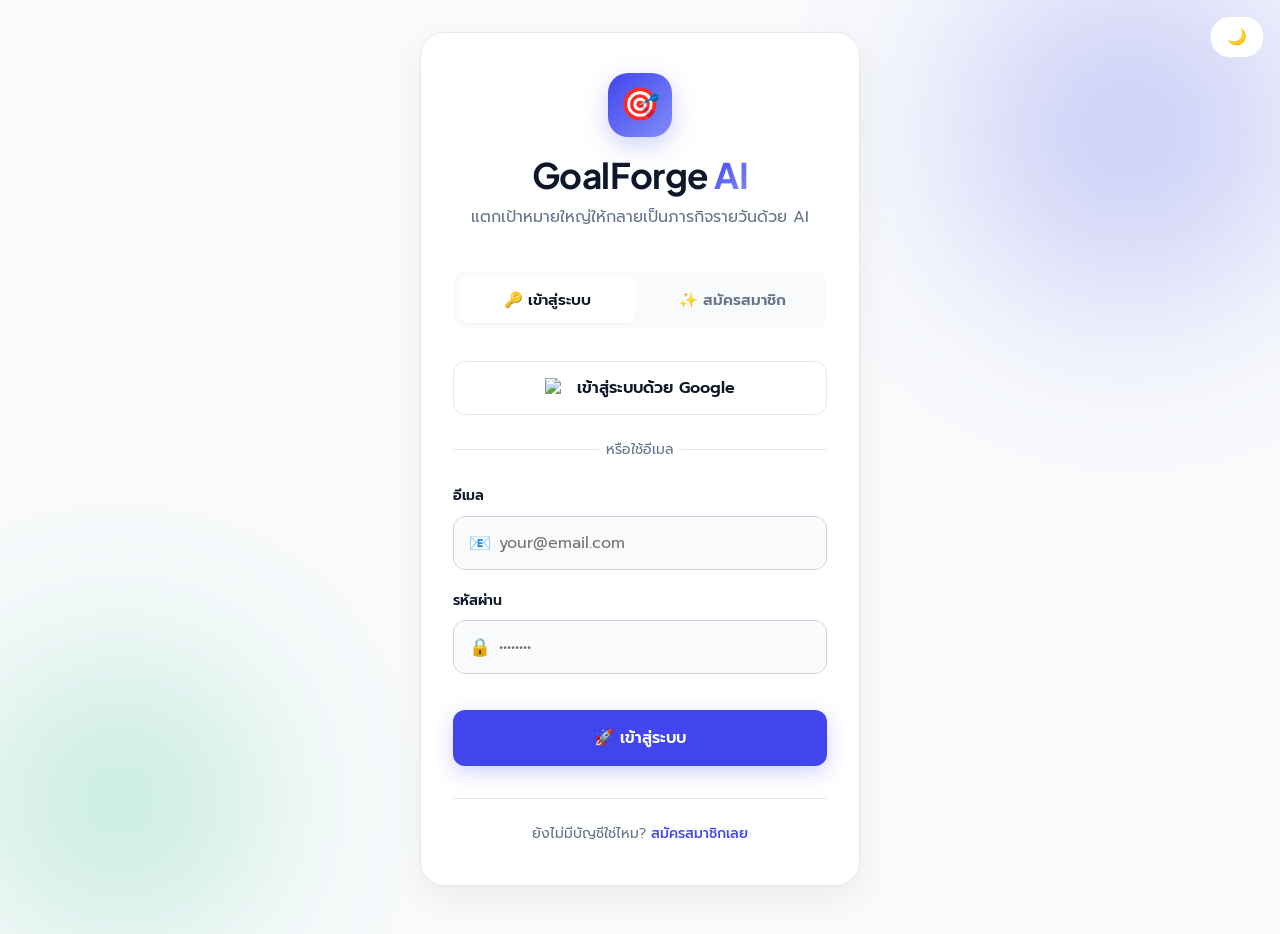
==== เว็บจัดการกับเป้าหมาย/login.html @ 134b479f "Add files via upload" ====
<!DOCTYPE html>
<html lang="th" data-theme="light">
<head>
  <meta charset="UTF-8">
  <meta name="viewport" content="width=device-width, initial-scale=1.0">
  <title>เข้าสู่ระบบ — GoalForge AI</title>
  <meta name="description" content="เข้าสู่ระบบ GoalForge AI แพลตฟอร์มตั้งเป้าหมายและแตกภารกิจรายวันด้วย AI">
  
  <link rel="stylesheet" href="css/main.css?v=5">
  <link rel="stylesheet" href="css/components.css?v=5">
  <link rel="stylesheet" href="css/roadmap.css?v=5">
  
  <style>
    /* Auth Page Layout */
    body {
      min-height: 100vh;
      background: var(--bg-body);
      padding: 2rem 1.5rem 3rem;
      position: relative;
      overflow-y: auto;
      overflow-x: hidden;
      display: flex;
      flex-direction: column;
      align-items: center;
      justify-content: center;
    }

    /* Ambient background blobs */
    body::before, body::after {
      content: '';
      position: fixed;
      border-radius: 50%;
      pointer-events: none;
      z-index: 0;
      filter: blur(80px);
      opacity: 0.35;
    }
    body::before {
      width: 500px;
      height: 500px;
      background: radial-gradient(circle, hsl(238, 82%, 59%), transparent 70%);
      top: -120px;
      right: -100px;
    }
    body::after {
      width: 400px;
      height: 400px;
      background: radial-gradient(circle, hsl(158, 75%, 42%), transparent 70%);
      bottom: -100px;
      left: -80px;
    }

    /* Brand Logo */
    .auth-brand {
      display: flex;
      flex-direction: column;
      align-items: center;
      text-align: center;
      margin-bottom: 2.5rem;
    }
    .auth-logo-icon {
      width: 64px;
      height: 64px;
      border-radius: 20px;
      background: linear-gradient(135deg, var(--primary), #818cf8);
      display: flex;
      align-items: center;
      justify-content: center;
      font-size: 2rem;
      box-shadow: 0 8px 24px var(--primary-glow);
      margin-bottom: 1rem;
    }

    /* Container */
    .auth-container {
      width: 100%;
      max-width: 440px;
      z-index: 1;
      position: relative;
      animation: slideUpFade 0.6s cubic-bezier(0.16, 1, 0.3, 1) forwards;
    }

    @keyframes slideUpFade {
      0% { opacity: 0; transform: translateY(30px); }
      100% { opacity: 1; transform: translateY(0); }
    }

    /* Auth Box */
    .auth-box {
      background: var(--bg-surface);
      border: 1px solid var(--border-subtle);
      border-radius: 24px;
      padding: 2.5rem 2rem;
      box-shadow: 0 12px 36px rgba(0,0,0,0.06);
    }

    /* Tabs */
    .auth-tabs {
      display: flex;
      gap: 0.5rem;
      background: var(--bg-body);
      padding: 0.35rem;
      border-radius: 14px;
      margin-bottom: 2rem;
    }
    .auth-tab-btn {
      flex: 1;
      padding: 0.75rem 1rem;
      border-radius: 10px;
      border: none;
      background: transparent;
      color: var(--text-muted);
      font-weight: 600;
      font-size: 0.95rem;
      cursor: pointer;
      transition: all 0.3s ease;
    }
    .auth-tab-btn.active {
      background: var(--bg-surface);
      color: var(--text-main);
      box-shadow: 0 1px 2px rgba(15, 23, 42, 0.04);
    }

    /* Alerts */
    .auth-alert {
      padding: 0.75rem 1rem;
      border-radius: 10px;
      font-size: 0.875rem;
      font-weight: 500;
      margin-bottom: 1.5rem;
      display: none;
      align-items: center;
      gap: 0.5rem;
    }
    .auth-alert.error {
      background: var(--danger-light);
      color: var(--danger);
      border: 1px solid rgba(239, 68, 68, 0.2);
    }
    .auth-alert.success {
      background: var(--accent-light);
      color: var(--accent);
      border: 1px solid rgba(16, 185, 129, 0.2);
    }

    /* Social Login */
    .auth-google-btn {
      width: 100%;
      padding: 0.875rem 1.5rem;
      background: var(--bg-surface);
      border: 1px solid var(--border-subtle);
      border-radius: 12px;
      color: var(--text-main);
      font-weight: 600;
      font-size: 1rem;
      display: flex;
      align-items: center;
      justify-content: center;
      gap: 0.75rem;
      cursor: pointer;
      transition: all 0.2s ease;
      margin-bottom: 1.5rem;
    }
    .auth-google-btn:hover {
      background: var(--bg-subtle);
    }
    .auth-google-btn img {
      width: 20px;
      height: 20px;
    }

    /* Divider */
    .auth-divider {
      display: flex;
      align-items: center;
      text-align: center;
      color: var(--text-muted);
      font-size: 0.875rem;
      margin-bottom: 1.5rem;
    }
    .auth-divider::before, .auth-divider::after {
      content: '';
      flex: 1;
      border-bottom: 1px solid var(--border-subtle);
    }
    .auth-divider:not(:empty)::before { margin-right: .5em; }
    .auth-divider:not(:empty)::after { margin-left: .5em; }

    /* Form Fields */
    .auth-field {
      margin-bottom: 1.25rem;
    }
    .auth-label {
      display: block;
      font-size: 0.875rem;
      font-weight: 600;
      color: var(--text-main);
      margin-bottom: 0.5rem;
    }
    .auth-input-wrap {
      position: relative;
    }
    .auth-input-icon {
      position: absolute;
      left: 1rem;
      top: 50%;
      transform: translateY(-50%);
      color: var(--text-muted);
      font-size: 1.1rem;
    }
    .auth-input {
      width: 100%;
      padding: 0.875rem 1rem 0.875rem 2.8rem;
      background: var(--bg-input);
      border: 1.5px solid var(--border-medium);
      border-radius: 12px;
      color: var(--text-main);
      font-size: 1rem;
      transition: all 0.2s ease;
    }
    .auth-input:focus {
      outline: none;
      border-color: var(--primary);
      box-shadow: 0 0 0 3px var(--primary-glow);
    }

    /* Submit Button */
    .auth-submit-btn {
      width: 100%;
      padding: 1rem;
      background: var(--primary);
      color: white;
      border: none;
      border-radius: 12px;
      font-size: 1rem;
      font-weight: 600;
      cursor: pointer;
      transition: all 0.3s ease;
      margin-top: 1rem;
      box-shadow: 0 6px 20px var(--primary-glow);
    }
    .auth-submit-btn:hover {
      transform: translateY(-2px);
      box-shadow: 0 8px 24px var(--primary-glow);
    }
    
    .auth-panel { display: none; }
    .auth-panel.active { display: block; }
  </style>
</head>
<body>

  <!-- Theme Toggle -->
  <button id="auth-theme-btn" style="position: absolute; top: 1rem; right: 1rem; background: var(--bg-surface); border: 1px solid var(--border-subtle); padding: 0.5rem 1rem; border-radius: 20px; color: var(--text-main); font-weight: 600; cursor: pointer;">🌙</button>

  <div class="auth-container">

    <div class="auth-box">
      <div class="auth-brand">
        <div class="auth-logo-icon">🎯</div>
        <h1 style="font-size: 2.2rem; margin-bottom: 0.5rem; color: var(--text-main);">GoalForge <span style="background: linear-gradient(135deg, var(--primary), #818cf8); -webkit-background-clip: text; -webkit-text-fill-color: transparent;">AI</span></h1>
        <p style="color: var(--text-muted); font-size: 1rem;">แตกเป้าหมายใหญ่ให้กลายเป็นภารกิจรายวันด้วย AI</p>
      </div>

      <div class="auth-tabs">
        <button class="auth-tab-btn active" data-panel="login">🔑 เข้าสู่ระบบ</button>
        <button class="auth-tab-btn" data-panel="register">✨ สมัครสมาชิก</button>
      </div>

      <!-- LOGIN PANEL -->
      <div class="auth-panel active" id="panel-login">
        <div class="auth-alert error" id="login-error">⚠️ <span id="login-error-text"></span></div>
  
        <button type="button" class="auth-google-btn btn-google-login">
          <img src="https://www.gstatic.com/firebasejs/ui/2.0.0/images/auth/google.svg" alt="Google Logo">
          เข้าสู่ระบบด้วย Google
        </button>
  
        <div class="auth-divider">หรือใช้อีเมล</div>
  
        <form id="login-form" novalidate>
          <div class="auth-field">
            <label class="auth-label" for="login-email">อีเมล</label>
            <div class="auth-input-wrap">
              <span class="auth-input-icon">📧</span>
              <input type="email" id="login-email" class="auth-input" placeholder="your@email.com" required autocomplete="email">
            </div>
          </div>
  
          <div class="auth-field">
            <label class="auth-label" for="login-password">รหัสผ่าน</label>
            <div class="auth-input-wrap">
              <span class="auth-input-icon">🔒</span>
              <input type="password" id="login-password" class="auth-input" placeholder="••••••••" required autocomplete="current-password">
            </div>
          </div>
  
          <button type="submit" class="auth-submit-btn" id="login-submit-btn">
            🚀 เข้าสู่ระบบ
          </button>
        </form>
  
        <div class="auth-divider" style="margin-top: 2rem;"></div>
        <p style="text-align: center; font-size: 0.875rem; color: var(--text-muted);">
          ยังไม่มีบัญชีใช่ไหม? <a href="#" id="goto-register" style="color: var(--primary); font-weight: 500; text-decoration: none;">สมัครสมาชิกเลย</a>
        </p>
      </div>
  
      <!-- REGISTER PANEL -->
      <div class="auth-panel" id="panel-register">
        <div class="auth-alert error" id="register-error">⚠️ <span id="register-error-text"></span></div>
        <div class="auth-alert success" id="register-success">✅ <span id="register-success-text"></span></div>
  
        <button type="button" class="auth-google-btn btn-google-login">
          <img src="https://www.gstatic.com/firebasejs/ui/2.0.0/images/auth/google.svg" alt="Google Logo">
          สมัครสมาชิกด้วย Google
        </button>
  
        <div class="auth-divider">หรือใช้อีเมล</div>
  
        <form id="register-form" novalidate>
          <div class="auth-field">
            <label class="auth-label" for="reg-name">ชื่อของคุณ</label>
            <div class="auth-input-wrap">
              <span class="auth-input-icon">👤</span>
              <input type="text" id="reg-name" class="auth-input" placeholder="เช่น สมชาย ใจดี" required autocomplete="name">
            </div>
          </div>
  
          <div class="auth-field">
            <label class="auth-label" for="reg-email">อีเมล</label>
            <div class="auth-input-wrap">
              <span class="auth-input-icon">📧</span>
              <input type="email" id="reg-email" class="auth-input" placeholder="your@email.com" required autocomplete="email">
            </div>
          </div>
  
          <div class="auth-field">
            <label class="auth-label" for="reg-password">รหัสผ่าน <span style="color: var(--text-muted); font-weight: 400;">(อย่างน้อย 6 ตัวอักษร)</span></label>
            <div class="auth-input-wrap">
              <span class="auth-input-icon">🔒</span>
              <input type="password" id="reg-password" class="auth-input" placeholder="••••••••" required autocomplete="new-password" minlength="6">
            </div>
          </div>
  
          <div class="auth-field">
            <label class="auth-label" for="reg-confirm">ยืนยันรหัสผ่าน</label>
            <div class="auth-input-wrap">
              <span class="auth-input-icon">🔒</span>
              <input type="password" id="reg-confirm" class="auth-input" placeholder="••••••••" required autocomplete="new-password">
            </div>
          </div>
  
          <button type="submit" class="auth-submit-btn" id="register-submit-btn">
            ✨ สร้างบัญชีใหม่
          </button>
        </form>
  
        <div class="auth-divider" style="margin-top: 2rem;"></div>
        <p style="text-align: center; font-size: 0.875rem; color: var(--text-muted);">
          มีบัญชีอยู่แล้ว? <a href="#" id="goto-login" style="color: var(--primary); font-weight: 500; text-decoration: none;">เข้าสู่ระบบ</a>
        </p>
      </div>

    </div>
  </div>

  <script src="https://www.gstatic.com/firebasejs/10.13.0/firebase-app-compat.js"></script>
  <script src="https://www.gstatic.com/firebasejs/10.13.0/firebase-firestore-compat.js"></script>
  <script src="https://www.gstatic.com/firebasejs/10.13.0/firebase-auth-compat.js"></script>
  <script src="js/firebase-init.js"></script>
  <script src="js/auth.js"></script>

  <script>
    if (AuthService.isLoggedIn()) {
      window.location.href = 'index.html';
    }

    const savedTheme = localStorage.getItem('goalforge_auth_theme') || 'light';
    document.documentElement.setAttribute('data-theme', savedTheme);
    const themeBtn = document.getElementById('auth-theme-btn');
    themeBtn.textContent = savedTheme === 'dark' ? '☀️' : '🌙';

    themeBtn.addEventListener('click', () => {
      const cur = document.documentElement.getAttribute('data-theme');
      const next = cur === 'dark' ? 'light' : 'dark';
      document.documentElement.setAttribute('data-theme', next);
      localStorage.setItem('goalforge_auth_theme', next);
      themeBtn.textContent = next === 'dark' ? '☀️' : '🌙';
    });

    function switchPanel(panelName) {
      document.querySelectorAll('.auth-tab-btn').forEach(btn => {
        btn.classList.toggle('active', btn.getAttribute('data-panel') === panelName);
      });
      document.querySelectorAll('.auth-panel').forEach(panel => {
        panel.classList.toggle('active', panel.id === `panel-${panelName}`);
      });
    }

    document.querySelectorAll('.auth-tab-btn').forEach(btn => {
      btn.addEventListener('click', () => switchPanel(btn.getAttribute('data-panel')));
    });

    document.getElementById('goto-register').addEventListener('click', (e) => {
      e.preventDefault();
      switchPanel('register');
    });

    document.getElementById('goto-login').addEventListener('click', (e) => {
      e.preventDefault();
      switchPanel('login');
    });

    function showAlert(elId, message) {
      const el = document.getElementById(elId);
      if (!el) return;
      el.style.display = 'flex';
      const span = el.querySelector('span');
      if (span) span.textContent = message;
    }

    function hideAlert(elId) {
      const el = document.getElementById(elId);
      if (el) el.style.display = 'none';
    }

    // Login
    document.getElementById('login-form').addEventListener('submit', (e) => {
      e.preventDefault();
      hideAlert('login-error');

      const email = document.getElementById('login-email').value;
      const password = document.getElementById('login-password').value;

      if (!email || !password) {
        showAlert('login-error', 'กรุณากรอกอีเมลและรหัสผ่าน');
        return;
      }

      const btn = document.getElementById('login-submit-btn');
      btn.disabled = true;
      btn.innerHTML = `กำลังเข้าสู่ระบบ...`;

      setTimeout(async () => {
        const result = await AuthService.login({ email, password });
        if (result.success) {
          btn.innerHTML = '✅ เข้าสู่ระบบสำเร็จ!';
          setTimeout(() => window.location.href = 'index.html', 600);
        } else {
          showAlert('login-error', result.error);
          btn.disabled = false;
          btn.innerHTML = '🚀 เข้าสู่ระบบ';
        }
      }, 400);
    });

    // Register
    document.getElementById('register-form').addEventListener('submit', (e) => {
      e.preventDefault();
      hideAlert('register-error');
      hideAlert('register-success');

      const name = document.getElementById('reg-name').value.trim();
      const email = document.getElementById('reg-email').value.trim();
      const password = document.getElementById('reg-password').value;
      const confirm = document.getElementById('reg-confirm').value;

      if (!name || !email || !password || !confirm) {
        showAlert('register-error', 'กรุณากรอกข้อมูลให้ครบทุกช่อง');
        return;
      }
      if (password !== confirm) {
        showAlert('register-error', 'รหัสผ่านไม่ตรงกัน');
        return;
      }

      const btn = document.getElementById('register-submit-btn');
      btn.disabled = true;
      btn.innerHTML = `กำลังสร้างบัญชี...`;

      setTimeout(async () => {
        const result = await AuthService.register({ name, email, password });
        if (result.success) {
          btn.innerHTML = '✅ สมัครสมาชิกสำเร็จ!';
          setTimeout(() => window.location.href = 'index.html', 700);
        } else {
          showAlert('register-error', result.error);
          btn.disabled = false;
          btn.innerHTML = '✨ สร้างบัญชีใหม่';
        }
      }, 400);
    });

    // Google Login
    document.querySelectorAll('.btn-google-login').forEach(btn => {
      btn.addEventListener('click', () => {
        btn.disabled = true;
        btn.innerHTML = `กำลังเชื่อมต่อกับ Google...`;
        
        const provider = new firebase.auth.GoogleAuthProvider();
        firebase.auth().signInWithRedirect(provider);
      });
    });

    window.addEventListener('DOMContentLoaded', () => {
      firebase.auth().getRedirectResult()
        .then(async (result) => {
          if (result && result.user) {
            const firebaseUser = result.user;
            const email = firebaseUser.email;
            
            try {
              const userRef = window.db.collection('users').where('email', '==', email.toLowerCase());
              const snapshot = await userRef.get();
              let appUser = null;
              
              if (snapshot.empty) {
                appUser = {
                  id: 'google_' + Date.now(),
                  name: firebaseUser.displayName || email.split('@')[0],
                  email: email.toLowerCase(),
                  avatar: firebaseUser.photoURL || null,
                  createdAt: new Date().toISOString()
                };
                await window.db.collection('users').doc(appUser.id).set(appUser);
              } else {
                appUser = snapshot.docs[0].data();
                if (!appUser.avatar && firebaseUser.photoURL) {
                  appUser.avatar = firebaseUser.photoURL;
                  await window.db.collection('users').doc(appUser.id).update({ avatar: appUser.avatar });
                }
              }
            } catch (err) {
              console.warn('Firestore disabled or permission denied. Falling back to local session.', err);
              appUser = {
                id: 'google_' + Date.now(),
                name: firebaseUser.displayName || email.split('@')[0],
                email: email.toLowerCase(),
                avatar: firebaseUser.photoURL || null,
                createdAt: new Date().toISOString()
              };
            }
            AuthService.createSession(appUser);
            window.location.href = 'index.html';
          }
        })
        .catch((error) => {
          console.error(error);
          showAlert('login-error', 'เกิดข้อผิดพลาดในการเข้าสู่ระบบด้วย Google');
        });
    });
  </script>
</body>
</html>
---- เว็บจัดการกับเป้าหมาย/css/main.css ----
/* ==========================================================================
   GoalForge AI - Design System & Base CSS
   ========================================================================== */

@import url('https://fonts.googleapis.com/css2?family=Plus+Jakarta+Sans:wght@400;500;600;700;800&family=Prompt:wght@300;400;500;600;700&display=swap');

:root {
  /* Color Palette - Modern Indigo & Emerald Theme */
  --primary-h: 238;
  --primary-s: 82%;
  --primary-l: 59%;
  --primary: hsl(var(--primary-h), var(--primary-s), var(--primary-l));
  --primary-hover: hsl(var(--primary-h), var(--primary-s), 52%);
  --primary-light: hsl(var(--primary-h), var(--primary-s), 96%);
  --primary-glow: hsla(var(--primary-h), var(--primary-s), var(--primary-l), 0.25);

  --accent-h: 158;
  --accent-s: 75%;
  --accent-l: 42%;
  --accent: hsl(var(--accent-h), var(--accent-s), var(--accent-l));
  --accent-hover: hsl(var(--accent-h), var(--accent-s), 36%);
  --accent-light: hsl(var(--accent-h), var(--accent-s), 95%);
  --accent-glow: hsla(var(--accent-h), var(--accent-s), var(--accent-l), 0.25);

  --warning-h: 38;
  --warning: hsl(var(--warning-h), 92%, 50%);
  --warning-light: hsl(var(--warning-h), 92%, 94%);

  --danger-h: 350;
  --danger: hsl(var(--danger-h), 85%, 58%);
  --danger-light: hsl(var(--danger-h), 85%, 95%);

  /* Neutral Shades (Light Mode Default) */
  --bg-body: #f8fafc;
  --bg-surface: #ffffff;
  --bg-surface-elevated: #ffffff;
  --bg-subtle: #f1f5f9;
  --bg-input: #f8fafc;

  --text-main: #0f172a;
  --text-muted: #64748b;
  --text-subtle: #94a3b8;
  --text-inverse: #ffffff;

  --border-subtle: #e2e8f0;
  --border-medium: #cbd5e1;
  --border-focus: var(--primary);

  /* Shadows */
  --shadow-xs: 0 1px 2px rgba(15, 23, 42, 0.04);
  --shadow-sm: 0 2px 4px rgba(15, 23, 42, 0.06), 0 1px 2px rgba(15, 23, 42, 0.04);
  --shadow-md: 0 6px 12px -2px rgba(15, 23, 42, 0.08), 0 3px 6px -2px rgba(15, 23, 42, 0.04);
  --shadow-lg: 0 12px 24px -4px rgba(15, 23, 42, 0.1), 0 6px 12px -4px rgba(15, 23, 42, 0.05);
  --shadow-xl: 0 20px 32px -8px rgba(15, 23, 42, 0.15), 0 10px 16px -6px rgba(15, 23, 42, 0.08);

  /* Typography */
  --font-body: 'Prompt', 'Plus Jakarta Sans', -apple-system, BlinkMacSystemFont, 'Segoe UI', Roboto, sans-serif;
  --font-heading: 'Plus Jakarta Sans', 'Prompt', -apple-system, BlinkMacSystemFont, sans-serif;

  /* Transitions & Radii */
  --radius-sm: 8px;
  --radius-md: 14px;
  --radius-lg: 20px;
  --radius-xl: 28px;
  --radius-full: 9999px;

  --transition-fast: 0.15s cubic-bezier(0.4, 0, 0.2, 1);
  --transition-normal: 0.25s cubic-bezier(0.4, 0, 0.2, 1);
  --transition-smooth: 0.35s cubic-bezier(0.16, 1, 0.3, 1);

  /* Layout */
  --max-width: 1200px;
  --header-height: 72px;
}

/* Dark Mode Theme */
[data-theme="dark"] {
  --bg-body: #0b0f19;
  --bg-surface: #131b2e;
  --bg-surface-elevated: #1a243d;
  --bg-subtle: #1e2942;
  --bg-input: #101726;

  --text-main: #f8fafc;
  --text-muted: #94a3b8;
  --text-subtle: #64748b;

  --border-subtle: #1e293b;
  --border-medium: #334155;

  --primary-light: rgba(99, 102, 241, 0.15);
  --accent-light: rgba(16, 185, 129, 0.15);
  --warning-light: rgba(245, 158, 11, 0.15);
  --danger-light: rgba(239, 68, 68, 0.15);

  --shadow-xs: 0 1px 2px rgba(0, 0, 0, 0.2);
  --shadow-sm: 0 2px 4px rgba(0, 0, 0, 0.3);
  --shadow-md: 0 6px 14px rgba(0, 0, 0, 0.4);
  --shadow-lg: 0 12px 24px rgba(0, 0, 0, 0.5);
  --shadow-xl: 0 20px 36px rgba(0, 0, 0, 0.6);
}

/* Base Reset */
*, *::before, *::after {
  box-sizing: border-box;
  margin: 0;
  padding: 0;
}

html {
  font-size: 16px;
  scroll-behavior: smooth;
  -webkit-tap-highlight-color: transparent;
}

body {
  font-family: var(--font-body);
  background-color: var(--bg-body);
  color: var(--text-main);
  line-height: 1.6;
  min-height: 100vh;
  display: flex;
  flex-direction: column;
  transition: background-color var(--transition-normal), color var(--transition-normal);
  overflow-x: hidden;
}

/* Typography Defaults */
h1, h2, h3, h4, h5, h6 {
  font-family: var(--font-heading);
  color: var(--text-main);
  line-height: 1.25;
  font-weight: 700;
  letter-spacing: -0.015em;
}

p {
  color: var(--text-muted);
}

a {
  color: var(--primary);
  text-decoration: none;
  transition: color var(--transition-fast);
}

a:hover {
  color: var(--primary-hover);
}

button, input, select, textarea {
  font-family: inherit;
  font-size: inherit;
}

/* Utility Containers */
.container {
  width: 100%;
  max-width: var(--max-width);
  margin: 0 auto;
  padding: 0 1.5rem;
}

.main-content {
  flex: 1;
  padding: 2rem 0 4rem;
}

.flex { display: flex; }
.flex-col { flex-direction: column; }
.items-center { align-items: center; }
.justify-between { justify-content: space-between; }
.justify-center { justify-content: center; }
.gap-1 { gap: 0.25rem; }
.gap-2 { gap: 0.5rem; }
.gap-3 { gap: 0.75rem; }
.gap-4 { gap: 1rem; }
.gap-6 { gap: 1.5rem; }
.w-full { width: 100%; }

.hidden { display: none !important; }

/* Custom Scrollbar */
::-webkit-scrollbar {
  width: 8px;
  height: 8px;
}
::-webkit-scrollbar-track {
  background: var(--bg-body);
}
::-webkit-scrollbar-thumb {
  background: var(--border-medium);
  border-radius: 4px;
}
::-webkit-scrollbar-thumb:hover {
  background: var(--text-subtle);
}

.markdown-alert, .markdown-alert-warning, .markdown-alert-success, .markdown-alert-caution, .markdown-alert-note { display: none !important; }
html, body { overflow-x: hidden; max-width: 100vw; }
---- เว็บจัดการกับเป้าหมาย/css/components.css ----
/* ==========================================================================
   GoalForge AI - Components CSS
   ========================================================================== */

/* Header & Navbar */
.app-header {
  position: sticky;
  top: 0;
  z-index: 100;
  height: var(--header-height);
  background: var(--bg-surface);
  border-bottom: 1px solid var(--border-subtle);
  backdrop-filter: blur(12px);
  -webkit-backdrop-filter: blur(12px);
  transition: all var(--transition-normal);
}

.navbar {
  height: 100%;
  display: flex;
  align-items: center;
  justify-content: space-between;
  gap: 1.5rem;
}

.brand-logo {
  display: flex;
  align-items: center;
  gap: 0.75rem;
  font-family: var(--font-heading);
  font-size: 1.25rem;
  font-weight: 800;
  color: var(--text-main);
  text-decoration: none;
  cursor: pointer;
}

.logo-icon {
  width: 40px;
  height: 40px;
  border-radius: var(--radius-md);
  background: linear-gradient(135deg, var(--primary), #818cf8);
  display: flex;
  align-items: center;
  justify-content: center;
  color: white;
  font-size: 1.25rem;
  box-shadow: 0 4px 12px var(--primary-glow);
}

.nav-actions {
  display: flex;
  align-items: center;
  gap: 0.75rem;
}

/* Streak & XP Badges */
.streak-badge, .xp-badge {
  display: inline-flex;
  align-items: center;
  gap: 0.4rem;
  padding: 0.4rem 0.85rem;
  border-radius: var(--radius-full);
  font-size: 0.875rem;
  font-weight: 600;
  transition: transform var(--transition-fast);
}

.streak-badge {
  background: var(--warning-light);
  color: #b45309;
  border: 1px solid rgba(245, 158, 11, 0.25);
}

.streak-badge .flame-icon {
  font-size: 1.1rem;
  animation: pulse-flame 2s infinite ease-in-out;
}

@keyframes pulse-flame {
  0%, 100% { transform: scale(1); }
  50% { transform: scale(1.18); }
}

.xp-badge {
  background: var(--primary-light);
  color: var(--primary);
  border: 1px solid rgba(99, 102, 241, 0.25);
}

/* Buttons */
.btn {
  display: inline-flex;
  align-items: center;
  justify-content: center;
  gap: 0.5rem;
  padding: 0.65rem 1.25rem;
  font-size: 0.9375rem;
  font-weight: 600;
  border-radius: var(--radius-md);
  border: 1px solid transparent;
  cursor: pointer;
  transition: all var(--transition-fast);
  white-space: nowrap;
  user-select: none;
}

.btn:active {
  transform: scale(0.97);
}

.btn-primary {
  background: var(--primary);
  color: #ffffff;
  box-shadow: 0 4px 14px var(--primary-glow);
}

.btn-primary:hover {
  background: var(--primary-hover);
  box-shadow: 0 6px 20px var(--primary-glow);
  transform: translateY(-1px);
}

.btn-accent {
  background: var(--accent);
  color: #ffffff;
  box-shadow: 0 4px 14px var(--accent-glow);
}

.btn-accent:hover {
  background: var(--accent-hover);
  transform: translateY(-1px);
}

.btn-secondary {
  background: var(--bg-subtle);
  color: var(--text-main);
  border-color: var(--border-subtle);
}

.btn-secondary:hover {
  background: var(--border-subtle);
  color: var(--text-main);
}

.btn-ghost {
  background: transparent;
  color: var(--text-muted);
}

.btn-ghost:hover {
  background: var(--bg-subtle);
  color: var(--text-main);
}

.btn-icon {
  width: 40px;
  height: 40px;
  padding: 0;
  border-radius: var(--radius-md);
  display: flex;
  align-items: center;
  justify-content: center;
  color: var(--text-muted);
  border: 1px solid var(--border-subtle);
  background: var(--bg-surface);
}

.btn-icon:hover {
  color: var(--text-main);
  border-color: var(--border-medium);
  background: var(--bg-subtle);
}

.btn-sm {
  padding: 0.35rem 0.75rem;
  font-size: 0.8125rem;
  border-radius: var(--radius-sm);
}

.btn-lg {
  padding: 0.85rem 1.75rem;
  font-size: 1.0625rem;
  border-radius: var(--radius-lg);
}

/* Navigation Tabs */
.view-tabs-container {
  display: flex;
  justify-content: space-between;
  align-items: center;
  margin-bottom: 2rem;
  flex-wrap: wrap;
  gap: 1rem;
}

.view-tabs {
  display: inline-flex;
  background: var(--bg-subtle);
  padding: 0.3rem;
  border-radius: var(--radius-lg);
  border: 1px solid var(--border-subtle);
  gap: 0.25rem;
}

.tab-btn {
  padding: 0.55rem 1.25rem;
  font-size: 0.9375rem;
  font-weight: 600;
  border-radius: var(--radius-md);
  border: none;
  background: transparent;
  color: var(--text-muted);
  cursor: pointer;
  transition: all var(--transition-fast);
  display: flex;
  align-items: center;
  gap: 0.5rem;
}

.tab-btn:hover {
  color: var(--text-main);
}

.tab-btn.active {
  background: var(--bg-surface);
  color: var(--primary);
  box-shadow: var(--shadow-sm);
}

/* Goal Selector Dropdown */
.goal-selector-wrapper {
  display: flex;
  align-items: center;
  gap: 0.5rem;
}

.goal-select {
  padding: 0.55rem 1rem;
  font-size: 0.9375rem;
  font-weight: 600;
  border-radius: var(--radius-md);
  border: 1px solid var(--border-subtle);
  background: var(--bg-surface);
  color: var(--text-main);
  outline: none;
  cursor: pointer;
  max-width: 260px;
  text-overflow: ellipsis;
}

.goal-select:focus {
  border-color: var(--primary);
}

/* Cards */
.card {
  background: var(--bg-surface);
  border: 1px solid var(--border-subtle);
  border-radius: var(--radius-xl);
  padding: 1.75rem;
  box-shadow: var(--shadow-sm);
  transition: transform var(--transition-fast), box-shadow var(--transition-fast), border-color var(--transition-fast);
}

.card-hover:hover {
  box-shadow: var(--shadow-md);
  border-color: var(--border-medium);
}

/* Hero / Goal Overview Banner */
.goal-hero-card {
  background: linear-gradient(135deg, var(--bg-surface) 0%, var(--bg-subtle) 100%);
  border: 1px solid var(--border-subtle);
  border-radius: var(--radius-xl);
  padding: 2rem;
  margin-bottom: 2rem;
  position: relative;
  overflow: hidden;
  box-shadow: var(--shadow-sm);
}

.goal-hero-card::after {
  content: '';
  position: absolute;
  top: -50px;
  right: -50px;
  width: 200px;
  height: 200px;
  background: radial-gradient(circle, var(--primary-glow) 0%, transparent 70%);
  border-radius: 50%;
  pointer-events: none;
}

.hero-meta-grid {
  display: grid;
  grid-template-columns: repeat(auto-fit, minmax(130px, 1fr));
  gap: 1rem;
  margin-top: 1.5rem;
}

.hero-meta-item {
  background: var(--bg-surface);
  padding: 0.85rem 1rem;
  border-radius: var(--radius-md);
  border: 1px solid var(--border-subtle);
}

.hero-meta-item .label {
  font-size: 0.75rem;
  text-transform: uppercase;
  letter-spacing: 0.05em;
  color: var(--text-subtle);
  font-weight: 600;
  margin-bottom: 0.25rem;
}

.hero-meta-item .value {
  font-size: 1.125rem;
  font-weight: 700;
  color: var(--text-main);
}

/* Progress Bar & Gauges */
.progress-container {
  width: 100%;
  height: 10px;
  background: var(--bg-subtle);
  border-radius: var(--radius-full);
  overflow: hidden;
  position: relative;
}

.progress-bar-fill {
  height: 100%;
  background: linear-gradient(90deg, var(--primary), var(--accent));
  border-radius: var(--radius-full);
  transition: width 0.6s cubic-bezier(0.16, 1, 0.3, 1);
}

/* Forms & Inputs */
.form-group {
  margin-bottom: 1.25rem;
}

.form-label {
  display: block;
  font-size: 0.875rem;
  font-weight: 600;
  color: var(--text-main);
  margin-bottom: 0.5rem;
}

.form-input, .form-textarea, .form-select {
  width: 100%;
  padding: 0.75rem 1rem;
  border-radius: var(--radius-md);
  border: 1px solid var(--border-medium);
  background: var(--bg-input);
  color: var(--text-main);
  font-size: 0.9375rem;
  outline: none;
  transition: border-color var(--transition-fast), box-shadow var(--transition-fast);
}

.form-input:focus, .form-textarea:focus, .form-select:focus {
  border-color: var(--primary);
  box-shadow: 0 0 0 3px var(--primary-glow);
}

.form-help {
  font-size: 0.8125rem;
  color: var(--text-muted);
  margin-top: 0.35rem;
}

/* Segmented Options & Tags */
.option-chips {
  display: flex;
  flex-wrap: wrap;
  gap: 0.5rem;
}

.chip-radio {
  display: none;
}

.chip-label {
  padding: 0.5rem 1rem;
  background: var(--bg-surface);
  border: 1px solid var(--border-medium);
  border-radius: var(--radius-md);
  font-size: 0.875rem;
  font-weight: 500;
  cursor: pointer;
  transition: all var(--transition-fast);
  display: inline-flex;
  align-items: center;
  gap: 0.35rem;
}

.chip-label:hover {
  border-color: var(--primary);
  background: var(--primary-light);
}

.chip-radio:checked + .chip-label {
  border-color: var(--primary);
  background: var(--primary);
  color: white;
  font-weight: 600;
  box-shadow: 0 2px 8px var(--primary-glow);
}

/* Modals */
.modal-overlay {
  position: fixed;
  inset: 0;
  background: rgba(15, 23, 42, 0.65);
  backdrop-filter: blur(8px);
  -webkit-backdrop-filter: blur(8px);
  display: flex;
  align-items: center;
  justify-content: center;
  padding: 1.5rem;
  z-index: 1000;
  opacity: 0;
  visibility: hidden;
  transition: opacity var(--transition-normal), visibility var(--transition-normal);
}

.modal-overlay.active {
  opacity: 1;
  visibility: visible;
}

.modal-content {
  background: var(--bg-surface);
  border: 1px solid var(--border-subtle);
  border-radius: var(--radius-xl);
  width: 100%;
  max-width: 580px;
  max-height: 90vh;
  overflow-y: auto;
  padding: 2rem;
  box-shadow: var(--shadow-xl);
  transform: scale(0.95) translateY(10px);
  transition: transform var(--transition-smooth);
}

.modal-overlay.active .modal-content {
  transform: scale(1) translateY(0);
}

.modal-header {
  display: flex;
  align-items: center;
  justify-content: space-between;
  margin-bottom: 1.5rem;
}

.modal-title {
  font-size: 1.35rem;
  font-weight: 700;
}

/* Focus Timer Widget */
.timer-widget {
  background: var(--bg-surface);
  border: 1px solid var(--border-subtle);
  border-radius: var(--radius-xl);
  padding: 1.75rem;
  text-align: center;
  box-shadow: var(--shadow-sm);
}

.timer-circle-wrap {
  position: relative;
  width: 180px;
  height: 180px;
  margin: 1rem auto;
}

.timer-svg {
  transform: rotate(-90deg);
  width: 100%;
  height: 100%;
}

.timer-bg-circle {
  fill: none;
  stroke: var(--bg-subtle);
  stroke-width: 8;
}

.timer-bar-circle {
  fill: none;
  stroke: var(--primary);
  stroke-width: 8;
  stroke-linecap: round;
  transition: stroke-dashoffset 0.5s linear;
}

.timer-display {
  position: absolute;
  inset: 0;
  display: flex;
  flex-direction: column;
  align-items: center;
  justify-content: center;
}

.timer-digits {
  font-family: var(--font-heading);
  font-size: 2.25rem;
  font-weight: 800;
  letter-spacing: -0.02em;
  color: var(--text-main);
}

.timer-mode-label {
  font-size: 0.75rem;
  text-transform: uppercase;
  letter-spacing: 0.05em;
  color: var(--text-muted);
  font-weight: 600;
}

.timer-controls {
  display: flex;
  justify-content: center;
  gap: 0.75rem;
  margin-top: 1.25rem;
}

/* Empty State Box */
.empty-state {
  text-align: center;
  padding: 3.5rem 2rem;
  background: var(--bg-surface);
  border: 2px dashed var(--border-medium);
  border-radius: var(--radius-xl);
}

.empty-icon {
  width: 72px;
  height: 72px;
  margin: 0 auto 1.25rem;
  background: var(--primary-light);
  color: var(--primary);
  border-radius: 50%;
  display: flex;
  align-items: center;
  justify-content: center;
  font-size: 2rem;
}

/* AI Coach / Advice Banner */
.ai-coach-banner {
  background: linear-gradient(135deg, rgba(99, 102, 241, 0.08) 0%, rgba(16, 185, 129, 0.08) 100%);
  border: 1px solid rgba(99, 102, 241, 0.2);
  border-radius: var(--radius-lg);
  padding: 1.25rem 1.5rem;
  display: flex;
  align-items: flex-start;
  gap: 1rem;
  margin-bottom: 2rem;
}

.ai-coach-avatar {
  font-size: 1.75rem;
  flex-shrink: 0;
}

.ai-coach-text {
  font-size: 0.9375rem;
  color: var(--text-main);
  line-height: 1.55;
}

/* Loading & Shimmer */
.loading-spinner {
  width: 24px;
  height: 24px;
  border: 3px solid rgba(255, 255, 255, 0.3);
  border-radius: 50%;
  border-top-color: white;
  animation: spin 0.8s linear infinite;
  display: inline-block;
}

@keyframes spin {
  to { transform: rotate(360deg); }
}

.ai-generating-indicator {
  display: flex;
  flex-direction: column;
  align-items: center;
  justify-content: center;
  padding: 3rem 1.5rem;
  text-align: center;
}

.pulsing-brain {
  font-size: 3.5rem;
  animation: pulse-scale 1.5s infinite ease-in-out;
  margin-bottom: 1rem;
}

@keyframes pulse-scale {
  0%, 100% { transform: scale(1); opacity: 0.9; }
  50% { transform: scale(1.15); opacity: 1; }
}

/* User Avatar in Navbar */
.user-avatar {
  width: 36px;
  height: 36px;
  border-radius: 50%;
  background: linear-gradient(135deg, var(--primary), #818cf8);
  color: white;
  font-family: var(--font-heading);
  font-size: 1rem;
  font-weight: 700;
  display: flex;
  align-items: center;
  justify-content: center;
  box-shadow: 0 2px 8px var(--primary-glow);
  flex-shrink: 0;
  cursor: default;
  user-select: none;
}

/* ==========================================================================
   RESPONSIVE — Mobile-First Breakpoints
   ========================================================================== */

/* ── Tablet / Small Desktop (max 900px) ── */
@media (max-width: 900px) {
  .navbar {
    gap: 0.75rem;
  }

  .goal-select {
    max-width: 180px;
    font-size: 0.875rem;
  }

  .hero-meta-grid {
    grid-template-columns: repeat(2, 1fr);
  }
}

/* ── Mobile (max 640px) ── */
@media (max-width: 640px) {
  :root {
    --header-height: 56px;
  }

  /* Navbar — stack brand left, actions right, shrink everything */
  .navbar {
    gap: 0.5rem;
    padding: 0 0.25rem;
  }

  .brand-logo {
    font-size: 1rem;
    gap: 0.5rem;
  }

  .logo-icon {
    width: 32px;
    height: 32px;
    font-size: 1rem;
  }

  /* Hide XP badge on very small screens to save space */
  .xp-badge {
    display: none;
  }

  .streak-badge {
    padding: 0.3rem 0.6rem;
    font-size: 0.8rem;
  }

  /* Shrink goal selector */
  .goal-select {
    max-width: 130px;
    font-size: 0.8rem;
    padding: 0.4rem 0.6rem;
  }

  .btn-icon {
    width: 34px;
    height: 34px;
    font-size: 0.9rem;
  }

  /* Container padding */
  .container {
    padding: 0 1rem;
  }

  .main-content {
    padding: 1.25rem 0 3rem;
  }

  /* Tabs — show icon + short label, scrollable */
  .view-tabs-container {
    flex-direction: column;
    align-items: stretch;
    margin-bottom: 1.25rem;
    gap: 0.75rem;
  }

  .view-tabs {
    width: 100%;
    overflow-x: auto;
    -webkit-overflow-scrolling: touch;
    scrollbar-width: none;
  }

  .view-tabs::-webkit-scrollbar {
    display: none;
  }

  .tab-btn {
    flex: 1;
    justify-content: center;
    padding: 0.45rem 0.6rem;
    font-size: 0.8rem;
    white-space: nowrap;
    min-width: 0;
  }

  /* Hero card */
  .goal-hero-card {
    padding: 1rem;
    margin-bottom: 1.25rem;
  }

  .hero-meta-grid {
    grid-template-columns: 1fr;
    gap: 0.65rem;
    margin-top: 1rem;
  }

  .hero-meta-item {
    padding: 0.65rem 0.75rem;
  }

  .hero-meta-item .value {
    font-size: 0.9375rem;
  }

  /* AI Coach banner */
  .ai-coach-banner {
    padding: 0.85rem 1rem;
    gap: 0.65rem;
    margin-bottom: 1.25rem;
  }

  .ai-coach-avatar {
    font-size: 1.35rem;
  }

  .ai-coach-text {
    font-size: 0.875rem;
  }

  /* Cards */
  .card {
    padding: 1.1rem;
    border-radius: var(--radius-lg);
  }

  /* Modal — full-screen on mobile */
  .modal-overlay {
    padding: 0;
    align-items: flex-end;
  }

  .modal-content {
    max-width: 100%;
    width: 100%;
    max-height: 92vh;
    border-radius: var(--radius-xl) var(--radius-xl) 0 0;
    padding: 1.25rem 1rem 2rem;
  }

  .modal-title {
    font-size: 1.15rem;
  }

  /* Timer widget */
  .timer-widget {
    padding: 1.1rem;
  }

  .timer-circle-wrap {
    width: 140px;
    height: 140px;
  }

  .timer-digits {
    font-size: 1.75rem;
  }

  .timer-controls {
    flex-wrap: wrap;


    gap: 0.5rem;
  }

  .empty-state {
    padding: 2.5rem 1.25rem;
  }
}

.day-switcher-bar { max-width: 100vw; box-sizing: border-box; }
.container { max-width: 100vw; overflow-x: hidden; box-sizing: border-box; }
---- เว็บจัดการกับเป้าหมาย/css/roadmap.css ----
/* ==========================================================================
   GoalForge AI - Roadmap, Daily Tasks & Stats View CSS
   ========================================================================== */

/* Today's Mission Layout Grid */
.today-view-grid {
  display: grid;
  grid-template-columns: 1.8fr 1.2fr;
  gap: 1.75rem;
  align-items: start;
}

@media (max-width: 960px) {
  .today-view-grid {
    grid-template-columns: 1fr;
  }
}

/* Day Switcher Bar */
.day-switcher-bar {
  display: flex;
  align-items: center;
  gap: 0.5rem;
  overflow-x: auto;
  padding: 0.5rem 0.25rem 1rem;
  margin-bottom: 1.5rem;
  scrollbar-width: thin;
}

.day-pill {
  flex-shrink: 0;
  display: flex;
  flex-direction: column;
  align-items: center;
  justify-content: center;
  padding: 0.65rem 1rem;
  min-width: 72px;
  background: var(--bg-surface);
  border: 1px solid var(--border-subtle);
  border-radius: var(--radius-md);
  cursor: pointer;
  transition: all var(--transition-fast);
  text-align: center;
}

.day-pill:hover {
  border-color: var(--primary);
  transform: translateY(-2px);
}

.day-pill.active {
  background: var(--primary);
  border-color: var(--primary);
  color: white;
  box-shadow: 0 4px 12px var(--primary-glow);
}

.day-pill .day-number {
  font-size: 0.75rem;
  text-transform: uppercase;
  font-weight: 700;
  opacity: 0.8;
}

.day-pill .day-title {
  font-size: 1.1rem;
  font-weight: 800;
}

.day-pill.completed {
  border-color: var(--accent);
  background: var(--accent-light);
  color: var(--accent);
}

.day-pill.completed.active {
  background: var(--accent);
  color: white;
}

.day-pill .status-dot {
  width: 6px;
  height: 6px;
  border-radius: 50%;
  margin-top: 4px;
  background: currentColor;
}

/* Section Header with Actions */
.section-header {
  display: flex;
  align-items: center;
  justify-content: space-between;
  margin-bottom: 1.25rem;
  flex-wrap: wrap;
  gap: 0.75rem;
}

.section-title-wrap {
  display: flex;
  align-items: center;
  gap: 0.75rem;
}

.section-icon {
  width: 36px;
  height: 36px;
  border-radius: var(--radius-sm);
  background: var(--primary-light);
  color: var(--primary);
  display: flex;
  align-items: center;
  justify-content: center;
  font-size: 1.1rem;
}

/* Task Item Card */
.task-list {
  display: flex;
  flex-direction: column;
  gap: 1rem;
}

.task-card {
  background: var(--bg-surface);
  border: 1px solid var(--border-subtle);
  border-radius: var(--radius-lg);
  padding: 1.25rem;
  display: flex;
  align-items: flex-start;
  gap: 1rem;
  transition: all var(--transition-normal);
  position: relative;
}

.task-card:hover {
  border-color: var(--border-medium);
  box-shadow: var(--shadow-sm);
}

.task-card.completed {
  background: var(--bg-subtle);
  border-color: var(--border-subtle);
  opacity: 0.85;
}

/* Custom Animated Checkbox */
.task-checkbox-wrap {
  margin-top: 2px;
  position: relative;
}

.task-custom-check {
  width: 24px;
  height: 24px;
  border: 2px solid var(--border-medium);
  border-radius: 7px;
  display: flex;
  align-items: center;
  justify-content: center;
  cursor: pointer;
  transition: all var(--transition-fast);
  background: var(--bg-surface);
}

.task-card:hover .task-custom-check {
  border-color: var(--primary);
}

.task-custom-check svg {
  width: 14px;
  height: 14px;
  stroke: white;
  stroke-width: 3;
  fill: none;
  stroke-dasharray: 20;
  stroke-dashoffset: 20;
  transition: stroke-dashoffset 0.25s ease-in-out;
}

.task-card.completed .task-custom-check {
  background: var(--accent);
  border-color: var(--accent);
}

.task-card.completed .task-custom-check svg {
  stroke-dashoffset: 0;
}

/* Task Details */
.task-body {
  flex: 1;
}

.task-title {
  font-size: 1.05rem;
  font-weight: 600;
  color: var(--text-main);
  line-height: 1.4;
  margin-bottom: 0.35rem;
  transition: color var(--transition-fast);
}

.task-card.completed .task-title {
  text-decoration: line-through;
  color: var(--text-muted);
}

.task-desc {
  font-size: 0.875rem;
  color: var(--text-muted);
  line-height: 1.5;
  margin-bottom: 0.75rem;
}

.task-meta {
  display: flex;
  align-items: center;
  gap: 0.65rem;
  flex-wrap: wrap;
}

.task-tag {
  display: inline-flex;
  align-items: center;
  gap: 0.25rem;
  font-size: 0.75rem;
  font-weight: 600;
  padding: 0.2rem 0.6rem;
  border-radius: var(--radius-sm);
  background: var(--bg-subtle);
  color: var(--text-muted);
}

.task-tag.time {
  background: var(--primary-light);
  color: var(--primary);
}

.task-tag.difficulty-easy {
  background: var(--accent-light);
  color: var(--accent);
}

.task-tag.difficulty-hard {
  background: var(--danger-light);
  color: var(--danger);
}

.task-tag.clickable {
  cursor: pointer;
  transition: all var(--transition-fast);
}

.task-tag.clickable:hover {
  filter: brightness(0.92);
  transform: translateY(-1px);
}

/* Task Header Actions */
.task-header-row {
  display: flex;
  align-items: flex-start;
  justify-content: space-between;
  gap: 0.75rem;
  margin-bottom: 0.35rem;
}

.task-actions-wrap {
  display: flex;
  align-items: center;
  gap: 0.35rem;
  flex-shrink: 0;
}

.btn-task-action {
  background: transparent;
  border: 1px solid var(--border-subtle);
  border-radius: var(--radius-sm);
  padding: 0.2rem 0.45rem;
  font-size: 0.75rem;
  font-weight: 600;
  color: var(--text-muted);
  cursor: pointer;
  transition: all var(--transition-fast);
  display: inline-flex;
  align-items: center;
  gap: 0.25rem;
}

.btn-task-action:hover {
  background: var(--bg-subtle);
  color: var(--primary);
  border-color: var(--primary);
}

.btn-task-action.delete:hover {
  color: var(--danger);
  border-color: var(--danger);
  background: var(--danger-light);
}

/* Day Switcher Action Pills */
.day-pill-action {
  flex-shrink: 0;
  display: flex;
  flex-direction: column;
  align-items: center;
  justify-content: center;
  padding: 0.65rem 0.85rem;
  min-width: 64px;
  background: var(--bg-subtle);
  border: 1px dashed var(--border-medium);
  border-radius: var(--radius-md);
  cursor: pointer;
  transition: all var(--transition-fast);
  color: var(--text-muted);
  font-size: 0.8125rem;
  font-weight: 700;
}

.day-pill-action:hover {
  border-color: var(--primary);
  color: var(--primary);
  background: var(--primary-light);
  transform: translateY(-2px);
}

.day-pill-action.danger:hover {
  border-color: var(--danger);
  color: var(--danger);
  background: var(--danger-light);
}

/* Pro-Tip Box inside task */
.task-tip-box {
  margin-top: 0.65rem;
  padding: 0.6rem 0.85rem;
  background: var(--bg-subtle);
  border-left: 3px solid var(--primary);
  border-radius: 0 var(--radius-sm) var(--radius-sm) 0;
  font-size: 0.8125rem;
  color: var(--text-muted);
}

.task-tip-box strong {
  color: var(--primary);
}

/* Actionable Drill / Practice Material Box */
.task-drill-box {
  margin-top: 0.85rem;
  padding: 1rem 1.15rem;
  background: linear-gradient(135deg, rgba(99, 102, 241, 0.04) 0%, rgba(16, 185, 129, 0.04) 100%);
  border: 1.5px solid rgba(99, 102, 241, 0.2);
  border-radius: var(--radius-lg);
}

.task-drill-header {
  display: flex;
  align-items: center;
  justify-content: space-between;
  margin-bottom: 0.75rem;
  font-size: 0.875rem;
  font-weight: 700;
  color: var(--text-main);
}

.task-drill-badge {
  font-size: 0.75rem;
  padding: 0.2rem 0.6rem;
  border-radius: var(--radius-full);
  background: var(--primary);
  color: white;
  font-weight: 700;
}

/* Vocabulary / Phrase Cards Grid */
.drill-vocab-grid {
  display: flex;
  flex-direction: column;
  gap: 0.6rem;
}

.vocab-card {
  background: var(--bg-surface);
  border: 1px solid var(--border-subtle);
  border-radius: var(--radius-md);
  padding: 0.75rem 0.9rem;
  transition: all var(--transition-fast);
}

.vocab-card:hover {
  border-color: var(--primary);
  box-shadow: var(--shadow-xs);
}

.vocab-top-row {
  display: flex;
  align-items: center;
  justify-content: space-between;
  margin-bottom: 0.25rem;
}

.vocab-word {
  font-family: var(--font-heading);
  font-size: 1.05rem;
  font-weight: 700;
  color: var(--primary);
}

.vocab-ipa {
  font-size: 0.8125rem;
  color: var(--text-subtle);
  font-style: italic;
  margin-left: 0.35rem;
}

.btn-speak {
  background: var(--primary-light);
  color: var(--primary);
  border: none;
  border-radius: var(--radius-sm);
  padding: 0.25rem 0.5rem;
  font-size: 0.8125rem;
  cursor: pointer;
  display: inline-flex;
  align-items: center;
  gap: 0.25rem;
  transition: all var(--transition-fast);
}

.btn-speak:hover {
  background: var(--primary);
  color: white;
}

.vocab-meaning {
  font-size: 0.875rem;
  font-weight: 600;
  color: var(--text-main);
  margin-bottom: 0.3rem;
}

.vocab-example {
  font-size: 0.8125rem;
  color: var(--text-muted);
  background: var(--bg-subtle);
  padding: 0.35rem 0.6rem;
  border-radius: var(--radius-sm);
  border-left: 2px solid var(--accent);
}

/* Drill Steps / Workout Table */
.drill-table {
  width: 100%;
  border-collapse: collapse;
  font-size: 0.8125rem;
  background: var(--bg-surface);
  border-radius: var(--radius-md);
  overflow: hidden;
}

.drill-table th, .drill-table td {
  padding: 0.5rem 0.75rem;
  text-align: left;
  border-bottom: 1px solid var(--border-subtle);
}

.drill-table th {
  background: var(--bg-subtle);
  font-weight: 700;
  color: var(--text-main);
}

/* Drill Code Snippet */
.drill-code-wrap {
  position: relative;
  margin-top: 0.5rem;
}

.drill-code-block {
  background: #0f172a;
  color: #e2e8f0;
  padding: 0.85rem 1rem;
  border-radius: var(--radius-md);
  font-family: 'Consolas', 'Courier New', monospace;
  font-size: 0.8125rem;
  line-height: 1.5;
  overflow-x: auto;
  white-space: pre-wrap;
}

.btn-copy-code {
  position: absolute;
  top: 0.5rem;
  right: 0.5rem;
  padding: 0.2rem 0.5rem;
  font-size: 0.75rem;
  background: rgba(255, 255, 255, 0.15);
  color: white;
  border: 1px solid rgba(255, 255, 255, 0.2);
  border-radius: var(--radius-sm);
  cursor: pointer;
}

.btn-copy-code:hover {
  background: rgba(255, 255, 255, 0.3);
}

/* Learning Resources Box */
.task-resources-box {
  margin-top: 0.75rem;
  padding: 0.65rem 0.85rem;
  background: var(--bg-surface);
  border: 1px solid var(--border-subtle);
  border-radius: var(--radius-md);
}

.task-resources-header {
  display: flex;
  align-items: center;
  gap: 0.4rem;
  font-size: 0.8125rem;
  font-weight: 700;
  color: var(--text-main);
  margin-bottom: 0.5rem;
}

.task-resources-list {
  display: flex;
  flex-direction: column;
  gap: 0.4rem;
}

.resource-link-item {
  display: inline-flex;
  align-items: center;
  justify-content: space-between;
  gap: 0.5rem;
  padding: 0.45rem 0.75rem;
  background: var(--bg-subtle);
  border: 1px solid var(--border-subtle);
  border-radius: var(--radius-sm);
  font-size: 0.8125rem;
  font-weight: 500;
  color: var(--primary);
  text-decoration: none;
  transition: all var(--transition-fast);
}

.resource-link-item:hover {
  background: var(--primary-light);
  border-color: var(--primary);
  color: var(--primary-hover);
  transform: translateY(-1px);
}

.resource-link-item .external-icon {
  font-size: 0.75rem;
  opacity: 0.7;
}


/* Full Roadmap Timeline View */
.roadmap-phases-container {
  display: flex;
  flex-direction: column;
  gap: 2rem;
}

.phase-card {
  background: var(--bg-surface);
  border: 1px solid var(--border-subtle);
  border-radius: var(--radius-xl);
  overflow: hidden;
  box-shadow: var(--shadow-sm);
  transition: all var(--transition-normal);
}

.phase-header {
  padding: 1.5rem 1.75rem;
  background: linear-gradient(to right, var(--bg-surface), var(--bg-subtle));
  border-bottom: 1px solid var(--border-subtle);
  display: flex;
  align-items: center;
  justify-content: space-between;
  cursor: pointer;
  user-select: none;
}

.phase-title-group {
  display: flex;
  align-items: center;
  gap: 1rem;
}

.phase-number-badge {
  width: 36px;
  height: 36px;
  border-radius: var(--radius-md);
  background: var(--primary);
  color: white;
  display: flex;
  align-items: center;
  justify-content: center;
  font-weight: 700;
  font-size: 1rem;
}

.phase-title {
  font-size: 1.15rem;
  font-weight: 700;
}

.phase-meta-text {
  font-size: 0.8125rem;
  color: var(--text-muted);
}

.phase-body {
  padding: 1.5rem 1.75rem;
  display: grid;
  grid-template-columns: repeat(auto-fill, minmax(280px, 1fr));
  gap: 1rem;
}

.phase-day-item {
  background: var(--bg-subtle);
  border: 1px solid var(--border-subtle);
  border-radius: var(--radius-md);
  padding: 1rem;
  cursor: pointer;
  transition: all var(--transition-fast);
}

.phase-day-item:hover {
  border-color: var(--primary);
  background: var(--bg-surface);
  transform: translateY(-2px);
  box-shadow: var(--shadow-sm);
}

.phase-day-item.completed {
  border-color: var(--accent);
  background: var(--accent-light);
}

.phase-day-header {
  display: flex;
  justify-content: space-between;
  align-items: center;
  margin-bottom: 0.5rem;
}

.phase-day-label {
  font-size: 0.8125rem;
  font-weight: 700;
  color: var(--primary);
}

.phase-day-item.completed .phase-day-label {
  color: var(--accent);
}

/* Daily Reflection / Note Box */
.reflection-box {
  background: var(--bg-surface);
  border: 1px solid var(--border-subtle);
  border-radius: var(--radius-xl);
  padding: 1.5rem;
  margin-top: 1.5rem;
}

/* Stats View Layout */
.stats-grid {
  display: grid;
  grid-template-columns: repeat(auto-fit, minmax(220px, 1fr));
  gap: 1.5rem;
  margin-bottom: 2rem;
}

.stat-card-widget {
  background: var(--bg-surface);
  border: 1px solid var(--border-subtle);
  border-radius: var(--radius-xl);
  padding: 1.5rem;
  display: flex;
  align-items: center;
  gap: 1.25rem;
}

.stat-icon-wrap {
  width: 52px;
  height: 52px;
  border-radius: var(--radius-lg);
  display: flex;
  align-items: center;
  justify-content: center;
  font-size: 1.5rem;
}

.stat-icon-wrap.streak {
  background: var(--warning-light);
  color: #b45309;
}

.stat-icon-wrap.xp {
  background: var(--primary-light);
  color: var(--primary);
}

.stat-icon-wrap.tasks {
  background: var(--accent-light);
  color: var(--accent);
}

.stat-icon-wrap.rate {
  background: rgba(147, 51, 234, 0.12);
  color: #9333ea;
}

.stat-content .stat-val {
  font-family: var(--font-heading);
  font-size: 1.75rem;
  font-weight: 800;
  color: var(--text-main);
  line-height: 1.1;
}

.stat-content .stat-lbl {
  font-size: 0.8125rem;
  color: var(--text-muted);
  font-weight: 500;
  margin-top: 0.25rem;
}

/* Achievements Grid */
.achievements-grid {
  display: grid;
  grid-template-columns: repeat(auto-fill, minmax(240px, 1fr));
  gap: 1.25rem;
}

.achievement-card {
  background: var(--bg-surface);
  border: 1px solid var(--border-subtle);
  border-radius: var(--radius-lg);
  padding: 1.25rem;
  display: flex;
  align-items: center;
  gap: 1rem;
  transition: all var(--transition-fast);
}

.achievement-card.locked {
  opacity: 0.5;
  filter: grayscale(0.8);
}

.achievement-icon {
  width: 48px;
  height: 48px;
  border-radius: 50%;
  background: var(--primary-light);
  display: flex;
  align-items: center;
  justify-content: center;
  font-size: 1.5rem;
  flex-shrink: 0;
}

.achievement-card.unlocked .achievement-icon {
  background: linear-gradient(135deg, #fef08a, #facc15);
  box-shadow: 0 4px 12px rgba(250, 204, 21, 0.35);
}

/* ==========================================================================
   RESPONSIVE — Roadmap, Tasks & Stats (Mobile)
   ========================================================================== */

@media (max-width: 640px) {
  /* Day Switcher */
  .day-switcher-bar {
    gap: 0.4rem;
    padding: 0.4rem 0.1rem 0.75rem;
    margin-bottom: 1rem;
  }

  .day-pill {
    min-width: 56px;
    padding: 0.5rem 0.6rem;
  }

  .day-pill .day-title {
    font-size: 0.9rem;
  }

  .day-pill-action {
    min-width: 52px;
    padding: 0.5rem 0.6rem;
    font-size: 0.75rem;
  }

  /* Section header */
  .section-header {
    flex-direction: column;
    align-items: flex-start;
    gap: 0.5rem;
    margin-bottom: 0.85rem;
  }

  /* Task card — compact layout */
  .task-card {
    padding: 0.9rem;
    gap: 0.65rem;
  }

  .task-title {
    font-size: 0.9375rem;
  }

  .task-desc {
    font-size: 0.8125rem;
  }

  /* Task action buttons — smaller */
  .task-actions-wrap {
    gap: 0.25rem;
  }

  .btn-task-action {
    padding: 0.15rem 0.35rem;
    font-size: 0.7rem;
  }

  /* Task meta tags */
  .task-meta {
    gap: 0.4rem;
  }

  .task-tag {
    font-size: 0.7rem;
    padding: 0.15rem 0.45rem;
  }

  /* Drill box */
  .task-drill-box {
    padding: 0.75rem 0.85rem;
  }

  .task-drill-header {
    flex-direction: column;
    align-items: flex-start;
    gap: 0.35rem;
    font-size: 0.8125rem;
  }

  /* Workout table — scroll horizontally */
  .drill-table {
    display: block;
    overflow-x: auto;
    -webkit-overflow-scrolling: touch;
    font-size: 0.75rem;
  }

  .drill-table th,
  .drill-table td {
    padding: 0.4rem 0.55rem;
    white-space: nowrap;
  }

  /* Vocab card */
  .vocab-top-row {
    flex-direction: column;
    align-items: flex-start;
    gap: 0.35rem;
  }

  .vocab-word {
    font-size: 0.95rem;
  }

  /* Code block */
  .drill-code-block {
    font-size: 0.75rem;
    padding: 0.65rem 0.75rem;
  }

  /* Resources */
  .resource-link-item {
    font-size: 0.75rem;
    padding: 0.4rem 0.6rem;
  }

  /* Reflection box */
  .reflection-box {
    padding: 1rem;
    margin-top: 1rem;
  }

  /* Roadmap phase */
  .phase-header {
    padding: 1rem 1.1rem;
  }

  .phase-title {
    font-size: 0.9375rem;
  }

  .phase-body {
    padding: 1rem;
    grid-template-columns: 1fr;
    gap: 0.75rem;
  }

  .phase-title-group {
    gap: 0.65rem;
  }

  .phase-number-badge {
    width: 28px;
    height: 28px;
    font-size: 0.875rem;
  }

  /* Stats grid - 1 column on mobile */
  .stats-grid {
    grid-template-columns: 1fr;
    gap: 0.75rem;
    margin-bottom: 1.25rem;
  }

  .stat-card-widget {
    padding: 1rem;
    gap: 0.75rem;
    flex-direction: column;
    align-items: flex-start;
    border-radius: var(--radius-lg);
  }

  .stat-icon-wrap {
    width: 40px;
    height: 40px;
    font-size: 1.2rem;
  }

  .stat-content .stat-val {
    font-size: 1.35rem;
  }

  /* Achievements — 1 column on mobile */
  .achievements-grid {
    grid-template-columns: 1fr;
    gap: 0.75rem;
  }

  .achievement-card {
    padding: 0.9rem;
    gap: 0.75rem;
  }

  .achievement-icon {
    width: 40px;
    height: 40px;
    font-size: 1.25rem;
  }
}
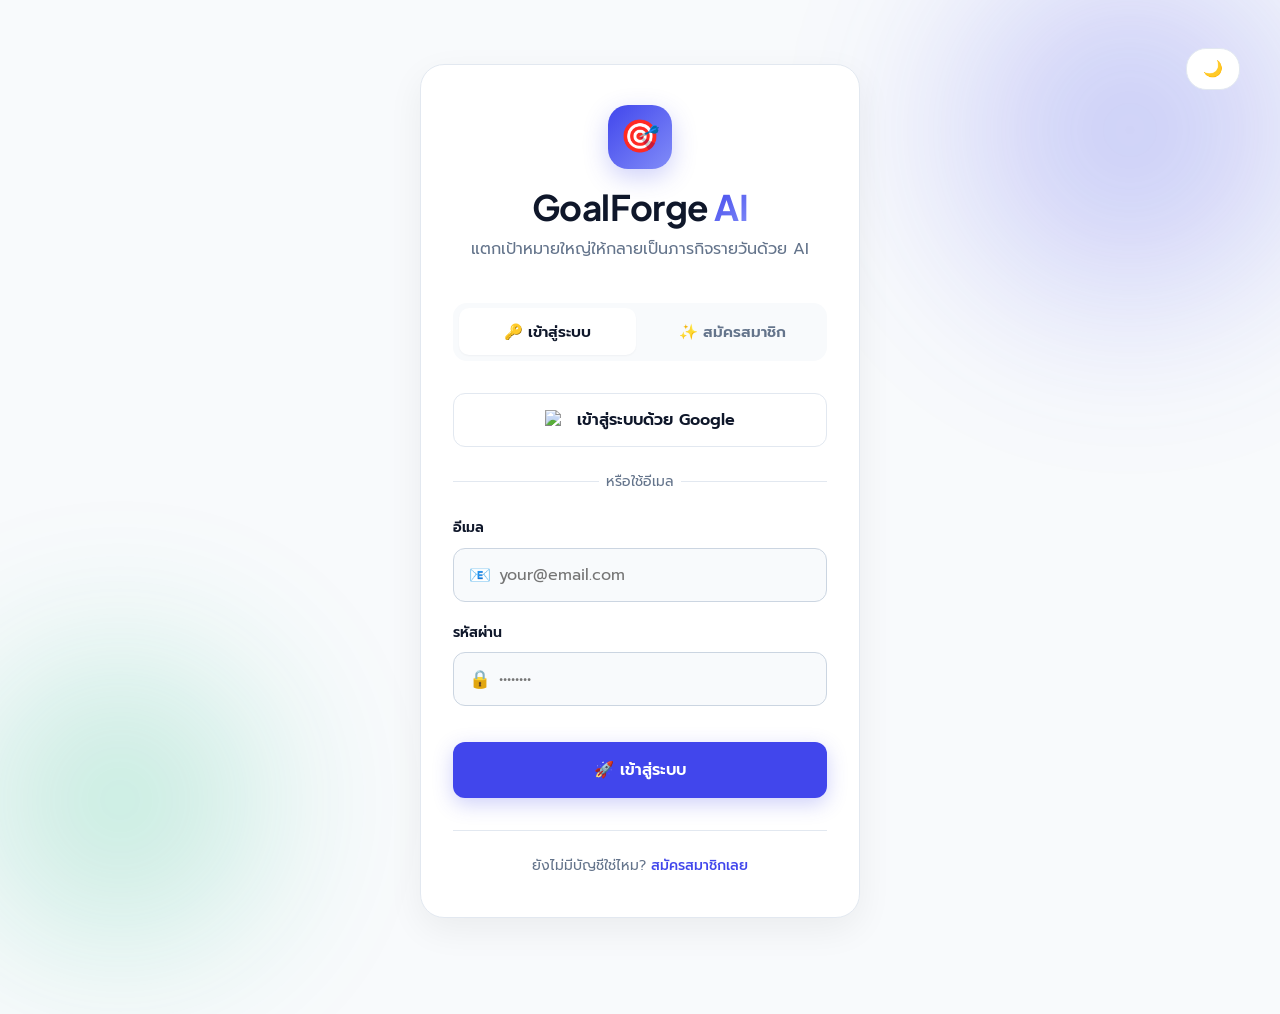
==== commit 02546dc4: "Add files via upload" ====
--- a/เว็บจัดการกับเป้าหมาย/login.html
+++ b/เว็บจัดการกับเป้าหมาย/login.html
@@ -3,26 +3,51 @@
 <head>
   <meta charset="UTF-8">
   <meta name="viewport" content="width=device-width, initial-scale=1.0">
-  <title>เข้าสู่ระบบ — GoalForge AI</title>
+    <!-- SEO & Meta Tags -->
+  <meta name="description" content="GoalForge AI - ผู้ช่วยส่วนตัวอัจฉริยะที่จะช่วยคุณวางแผน จัดการเป้าหมาย และติดตามความคืบหน้าในทุกๆ วัน พร้อมระบบนาฬิกาโฟกัส Pomodoro">
+  <meta name="keywords" content="GoalForge, จัดการเป้าหมาย, เป้าหมายชีวิต, นาฬิกา Pomodoro, วางแผนชีวิต, productivity, AI planner, โฟกัสเวลา">
+  <meta name="author" content="GoalForge AI">
+  
+  <!-- OpenGraph (Facebook, LINE) -->
+  <meta property="og:type" content="website">
+  <meta property="og:url" content="https://goalforge-ruby.vercel.app/">
+  <meta property="og:title" content="GoalForge AI - เปลี่ยนเป้าหมายให้เป็นความจริง">
+  <meta property="og:description" content="จัดการเป้าหมาย วางแผนชีวิต และเพิ่ม Productivity ด้วยผู้ช่วย AI และระบบโฟกัส Pomodoro">
+  <meta property="og:image" content="https://goalforge-ruby.vercel.app/goalforge_og.jpg">
+
+  <!-- Twitter -->
+  <meta name="twitter:card" content="summary_large_image">
+  <meta name="twitter:title" content="GoalForge AI - เปลี่ยนเป้าหมายให้เป็นความจริง">
+  <meta name="twitter:description" content="จัดการเป้าหมาย วางแผนชีวิต และเพิ่ม Productivity ด้วยผู้ช่วย AI และระบบโฟกัส Pomodoro">
+  <meta name="twitter:image" content="https://goalforge-ruby.vercel.app/goalforge_og.jpg">
+  
+  <meta name="google-site-verification" content="I8u3Y371OYm33gJTbB3l3HZPUo-xkjYltVelUB3Z8BA" />
+  <title>GoalForge AI</title>
   <meta name="description" content="เข้าสู่ระบบ GoalForge AI แพลตฟอร์มตั้งเป้าหมายและแตกภารกิจรายวันด้วย AI">
   
-  <link rel="stylesheet" href="css/main.css?v=5">
+  <link rel="stylesheet" href="css/main.css?v=6">
   <link rel="stylesheet" href="css/components.css?v=5">
   <link rel="stylesheet" href="css/roadmap.css?v=5">
   
   <style>
     /* Auth Page Layout */
-    body {
+    html, body {
       min-height: 100vh;
       background: var(--bg-body);
       padding: 2rem 1.5rem 3rem;
       position: relative;
       overflow-y: auto;
       overflow-x: hidden;
+      max-width: 100vw;
+      width: 100%;
+      margin: 0;
+    }
+    body {
       display: flex;
       flex-direction: column;
       align-items: center;
       justify-content: center;
+      box-sizing: border-box;
     }
 
     /* Ambient background blobs */
@@ -368,7 +393,7 @@
   <script src="https://www.gstatic.com/firebasejs/10.13.0/firebase-app-compat.js"></script>
   <script src="https://www.gstatic.com/firebasejs/10.13.0/firebase-firestore-compat.js"></script>
   <script src="https://www.gstatic.com/firebasejs/10.13.0/firebase-auth-compat.js"></script>
-  <script src="js/firebase-init.js"></script>
+  <script src="js/firebase-init.js?v=20260824_3"></script>
   <script src="js/auth.js"></script>
 
   <script>
@@ -495,27 +520,40 @@
     // Google Login
     document.querySelectorAll('.btn-google-login').forEach(btn => {
       btn.addEventListener('click', () => {
+        const isRegister = btn.closest('#panel-register') !== null;
         btn.disabled = true;
         btn.innerHTML = `กำลังเชื่อมต่อกับ Google...`;
         
         const provider = new firebase.auth.GoogleAuthProvider();
-        firebase.auth().signInWithRedirect(provider);
-      });
-    });
-
-    window.addEventListener('DOMContentLoaded', () => {
-      firebase.auth().getRedirectResult()
-        .then(async (result) => {
-          if (result && result.user) {
-            const firebaseUser = result.user;
-            const email = firebaseUser.email;
-            
-            try {
-              const userRef = window.db.collection('users').where('email', '==', email.toLowerCase());
-              const snapshot = await userRef.get();
+        firebase.auth().signInWithPopup(provider)
+          .then(async (result) => {
+            if (result && result.user) {
+              const firebaseUser = result.user;
+              const email = firebaseUser.email;
               let appUser = null;
               
-              if (snapshot.empty) {
+              try {
+                const userRef = window.db.collection('users').where('email', '==', email.toLowerCase());
+                const snapshot = await userRef.get();
+                
+                if (snapshot.empty) {
+                  appUser = {
+                    id: 'google_' + Date.now(),
+                    name: firebaseUser.displayName || email.split('@')[0],
+                    email: email.toLowerCase(),
+                    avatar: firebaseUser.photoURL || null,
+                    createdAt: new Date().toISOString()
+                  };
+                  await window.db.collection('users').doc(appUser.id).set(appUser);
+                } else {
+                  appUser = snapshot.docs[0].data();
+                  if (!appUser.avatar && firebaseUser.photoURL) {
+                    appUser.avatar = firebaseUser.photoURL;
+                    await window.db.collection('users').doc(appUser.id).update({ avatar: appUser.avatar });
+                  }
+                }
+              } catch (err) {
+                console.warn('Firestore fallback.', err);
                 appUser = {
                   id: 'google_' + Date.now(),
                   name: firebaseUser.displayName || email.split('@')[0],
@@ -523,32 +561,19 @@
                   avatar: firebaseUser.photoURL || null,
                   createdAt: new Date().toISOString()
                 };
-                await window.db.collection('users').doc(appUser.id).set(appUser);
-              } else {
-                appUser = snapshot.docs[0].data();
-                if (!appUser.avatar && firebaseUser.photoURL) {
-                  appUser.avatar = firebaseUser.photoURL;
-                  await window.db.collection('users').doc(appUser.id).update({ avatar: appUser.avatar });
-                }
               }
-            } catch (err) {
-              console.warn('Firestore disabled or permission denied. Falling back to local session.', err);
-              appUser = {
-                id: 'google_' + Date.now(),
-                name: firebaseUser.displayName || email.split('@')[0],
-                email: email.toLowerCase(),
-                avatar: firebaseUser.photoURL || null,
-                createdAt: new Date().toISOString()
-              };
+              AuthService.createSession(appUser);
+              window.location.href = 'index.html';
             }
-            AuthService.createSession(appUser);
-            window.location.href = 'index.html';
-          }
-        })
-        .catch((error) => {
-          console.error(error);
-          showAlert('login-error', 'เกิดข้อผิดพลาดในการเข้าสู่ระบบด้วย Google');
-        });
+          })
+          .catch((error) => {
+            console.error(error);
+            const alertId = isRegister ? 'register-error' : 'login-error';
+            showAlert(alertId, 'เข้าสู่ระบบไม่สำเร็จ หรือคุณยกเลิกการเชื่อมต่อ');
+            btn.disabled = false;
+            btn.innerHTML = `<img src="https://www.gstatic.com/firebasejs/ui/2.0.0/images/auth/google.svg" alt="Google Logo"> ${isRegister ? 'สมัครสมาชิกด้วย Google' : 'เข้าสู่ระบบด้วย Google'}`;
+          });
+      });
     });
   </script>
 </body>
--- a/เว็บจัดการกับเป้าหมาย/css/main.css
+++ b/เว็บจัดการกับเป้าหมาย/css/main.css
@@ -113,7 +113,7 @@
   -webkit-tap-highlight-color: transparent;
 }
 
-body {
+html, body {
   font-family: var(--font-body);
   background-color: var(--bg-body);
   color: var(--text-main);
@@ -123,6 +123,8 @@
   flex-direction: column;
   transition: background-color var(--transition-normal), color var(--transition-normal);
   overflow-x: hidden;
+  max-width: 100vw;
+  width: 100%;
 }
 
 /* Typography Defaults */
@@ -192,9 +194,9 @@
   background: var(--border-medium);
   border-radius: 4px;
 }
-::-webkit-scrollbar-thumb:hover {
-  background: var(--text-subtle);
-}
-
-.markdown-alert, .markdown-alert-warning, .markdown-alert-success, .markdown-alert-caution, .markdown-alert-note { display: none !important; }
+::-webkit-scrollbar-thumb:hover {
+  background: var(--text-subtle);
+}
+
+.markdown-alert, .markdown-alert-warning, .markdown-alert-success, .markdown-alert-caution, .markdown-alert-note { display: none !important; }
 html, body { overflow-x: hidden; max-width: 100vw; }
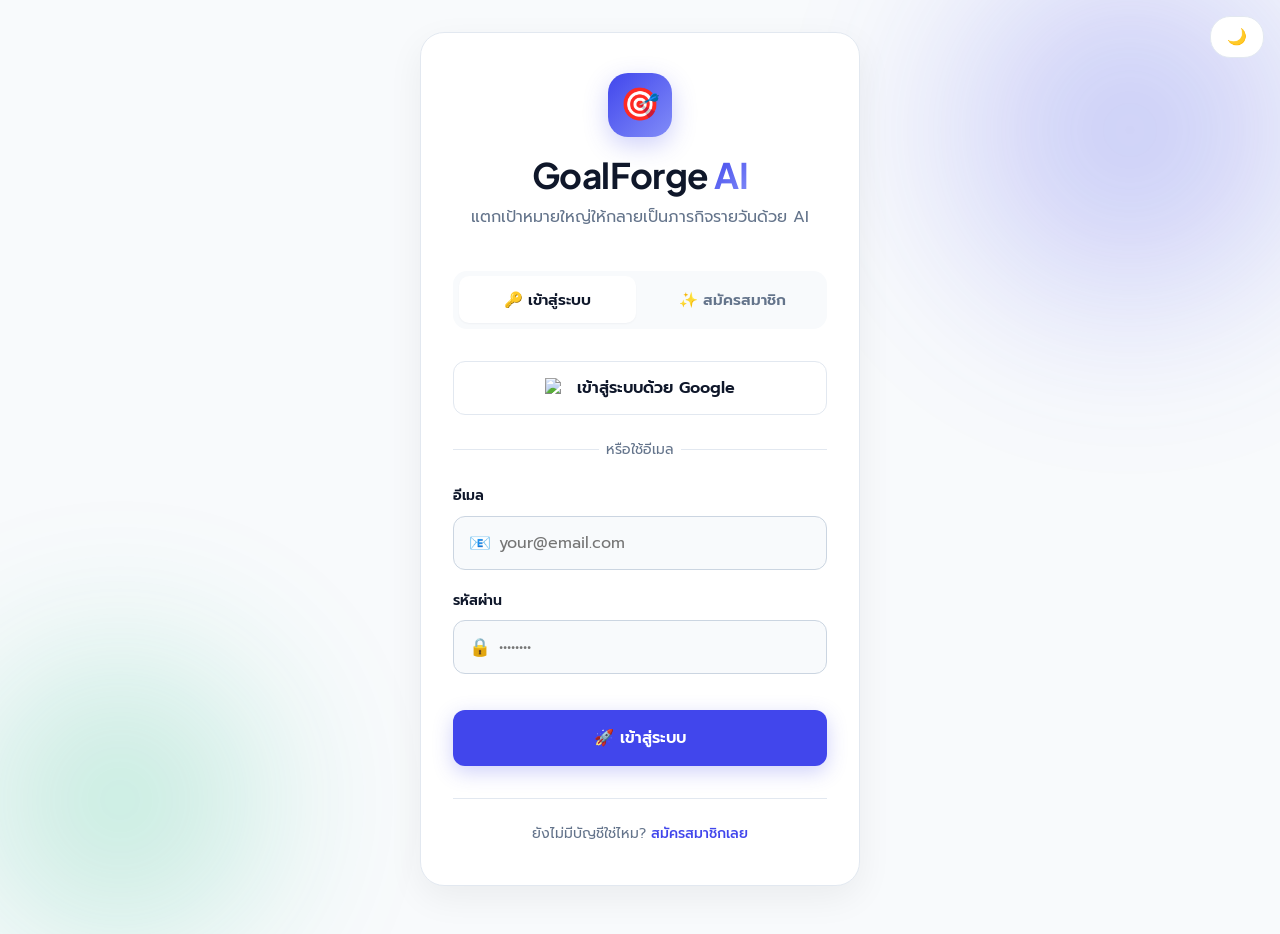
==== commit db1f74f0: "Add files via upload" ====
--- a/เว็บจัดการกับเป้าหมาย/login.html
+++ b/เว็บจัดการกับเป้าหมาย/login.html
@@ -25,22 +25,30 @@
   <title>GoalForge AI</title>
   <meta name="description" content="เข้าสู่ระบบ GoalForge AI แพลตฟอร์มตั้งเป้าหมายและแตกภารกิจรายวันด้วย AI">
   
-  <link rel="stylesheet" href="css/main.css?v=6">
+  <link rel="stylesheet" href="css/main.css?v=20260828_8">
   <link rel="stylesheet" href="css/components.css?v=5">
   <link rel="stylesheet" href="css/roadmap.css?v=5">
   
   <style>
     /* Auth Page Layout */
-    html, body {
+    body {
+      display: flex;
+      flex-direction: column;
+      align-items: center;
+      justify-content: center;
+      box-sizing: border-box;
       min-height: 100vh;
       background: var(--bg-body);
       padding: 2rem 1.5rem 3rem;
       position: relative;
       overflow-y: auto;
       overflow-x: hidden;
-      max-width: 100vw;
+      margin: 0;
+    }
+    html {
+      margin: 0;
+      padding: 0;
       width: 100%;
-      margin: 0;
     }
     body {
       display: flex;
--- a/เว็บจัดการกับเป้าหมาย/css/main.css
+++ b/เว็บจัดการกับเป้าหมาย/css/main.css
@@ -119,12 +119,9 @@
   color: var(--text-main);
   line-height: 1.6;
   min-height: 100vh;
-  display: flex;
-  flex-direction: column;
   transition: background-color var(--transition-normal), color var(--transition-normal);
   overflow-x: hidden;
-  max-width: 100vw;
-  width: 100%;
+  
 }
 
 /* Typography Defaults */
@@ -199,4 +196,3 @@
 }
 
 .markdown-alert, .markdown-alert-warning, .markdown-alert-success, .markdown-alert-caution, .markdown-alert-note { display: none !important; }
-html, body { overflow-x: hidden; max-width: 100vw; }
--- a/เว็บจัดการกับเป้าหมาย/css/components.css
+++ b/เว็บจัดการกับเป้าหมาย/css/components.css
@@ -658,15 +658,35 @@
     --header-height: 56px;
   }
 
-  /* Navbar — stack brand left, actions right, shrink everything */
+  /* Navbar mobile layout */
   .navbar {
+    padding: 0 0.5rem 0 1rem;
     gap: 0.5rem;
-    padding: 0 0.25rem;
   }
 
   .brand-logo {
-    font-size: 1rem;
-    gap: 0.5rem;
+    font-size: 1.15rem;
+    gap: 0.4rem;
+    white-space: nowrap;
+    flex-shrink: 0;
+  }
+  
+  /* Make only the right side actions scrollable */
+  .nav-actions {
+    flex: 1;
+    overflow-x: auto;
+    -webkit-overflow-scrolling: touch;
+    scrollbar-width: none;
+    justify-content: flex-start;
+    padding-right: 0.5rem;
+    min-width: 0;
+  }
+  .nav-actions::-webkit-scrollbar {
+    display: none;
+  }
+  
+  .nav-actions > * {
+    flex-shrink: 0;
   }
 
   .logo-icon {
@@ -821,4 +841,34 @@
 }
 
 .day-switcher-bar { max-width: 100vw; box-sizing: border-box; }
-.container { max-width: 100vw; overflow-x: hidden; box-sizing: border-box; }+.container { max-width: 100vw; overflow-x: hidden; box-sizing: border-box; }
+
+/* AI Tutor Chat Bubbles */
+.chat-bubble {
+  max-width: 85%;
+  padding: 0.75rem 1rem;
+  border-radius: 16px;
+  font-size: 0.95rem;
+  line-height: 1.5;
+  word-wrap: break-word;
+}
+.chat-bubble.user {
+  align-self: flex-end;
+  background: var(--primary);
+  color: white;
+  border-bottom-right-radius: 4px;
+}
+.chat-bubble.ai {
+  align-self: flex-start;
+  background: var(--bg-surface);
+  color: var(--text-main);
+  border: 1px solid var(--border-subtle);
+  border-bottom-left-radius: 4px;
+}
+.chat-bubble.loading {
+  align-self: flex-start;
+  background: transparent;
+  color: var(--text-muted);
+  font-style: italic;
+  font-size: 0.85rem;
+}
